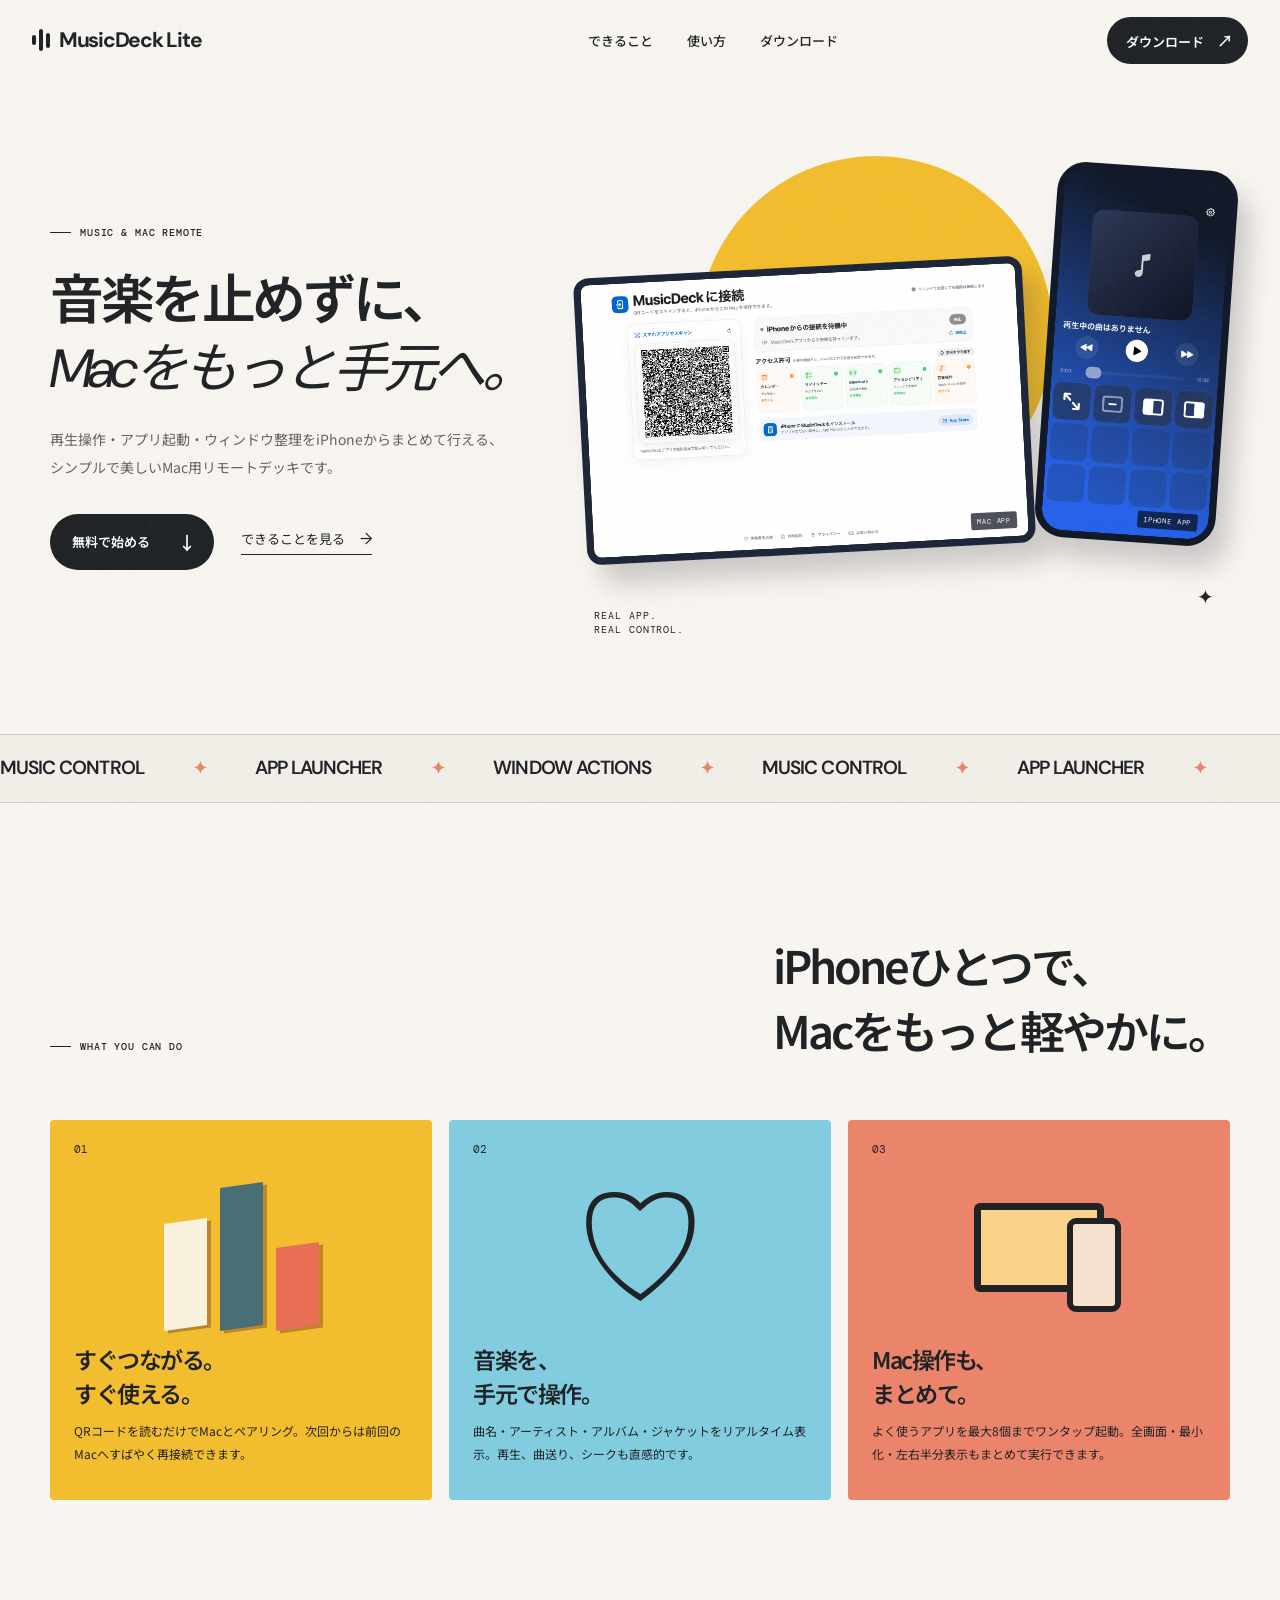
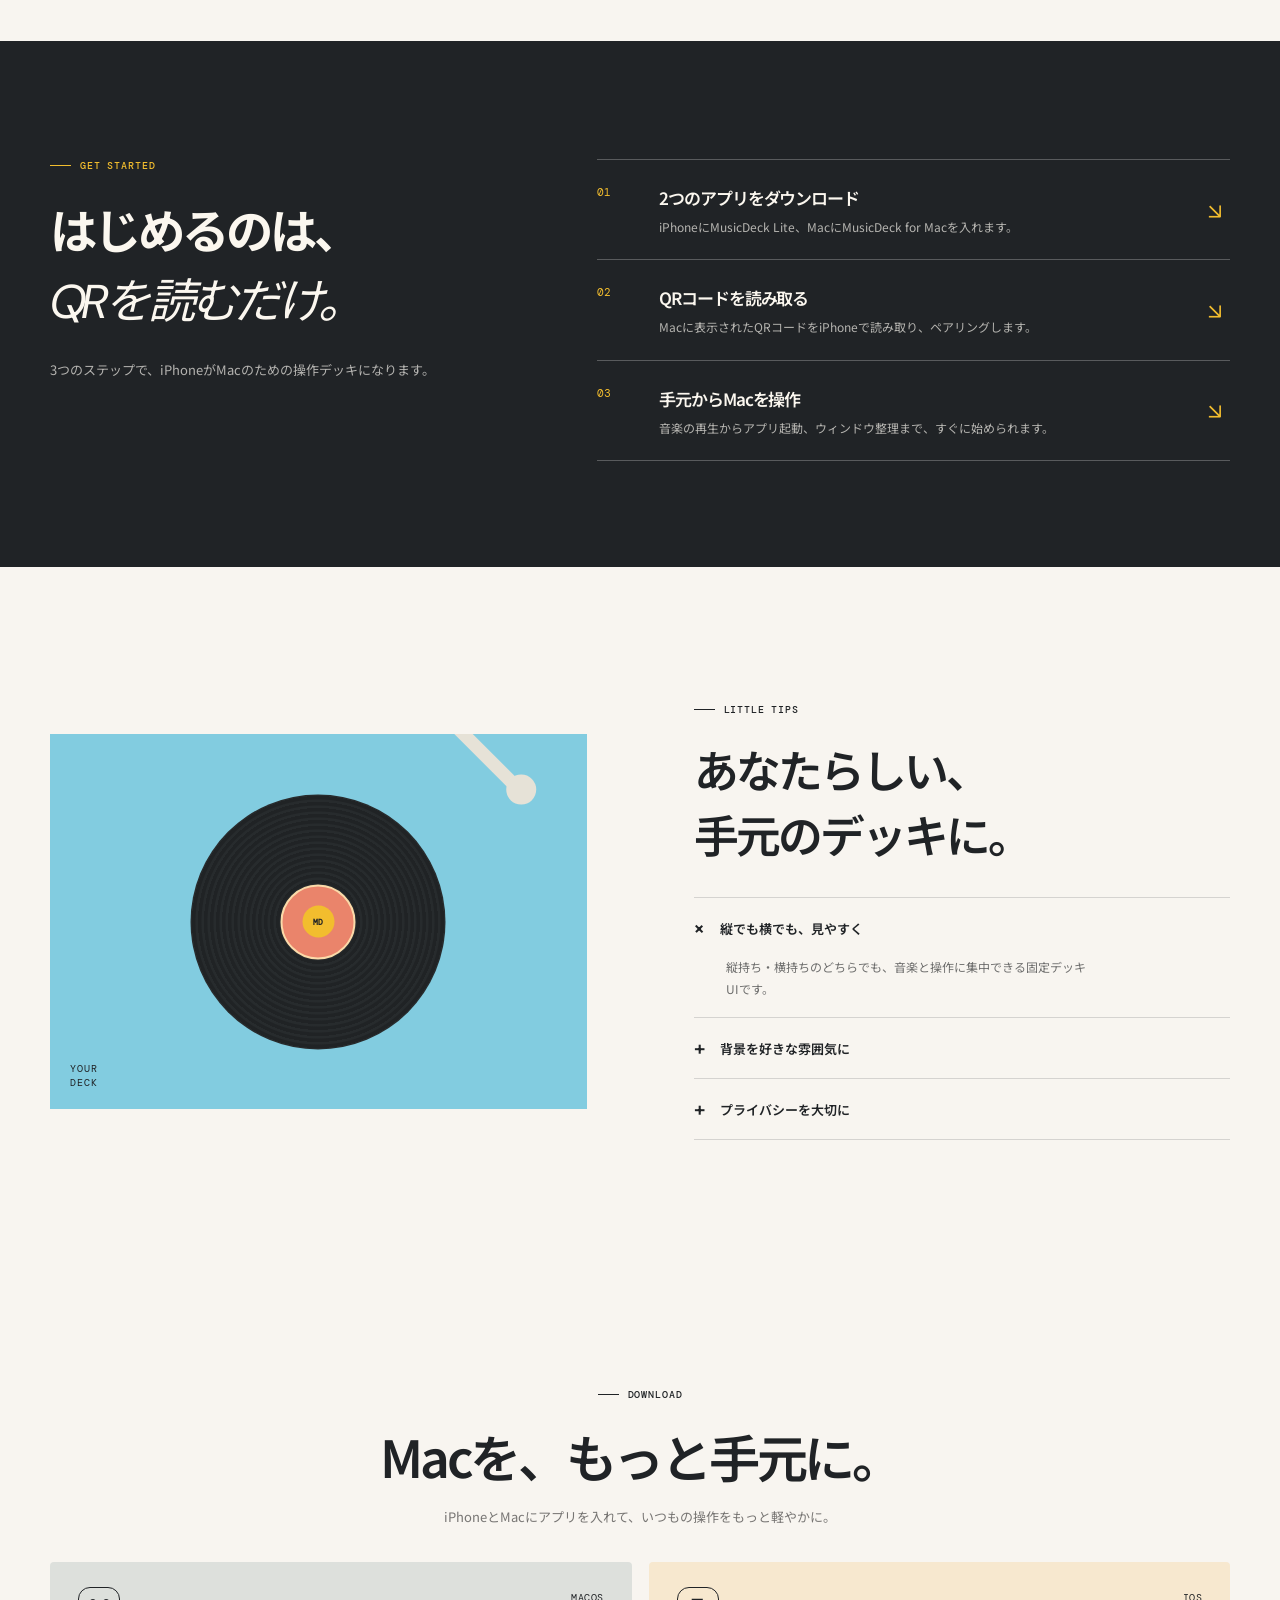
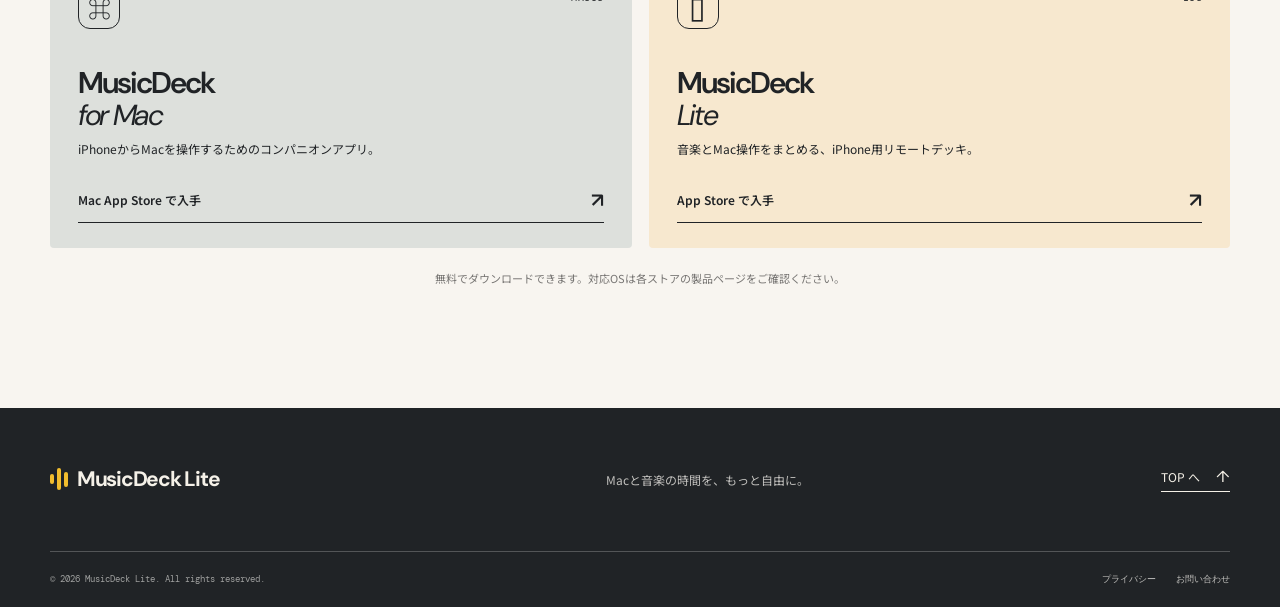
==== index.html @ 9b0c1f2a "first commit" ====
<!doctype html>
<html lang="ja">
  <head>
    <meta charset="UTF-8" />
    <meta name="viewport" content="width=device-width, initial-scale=1.0" />
    <meta
      name="description"
      content="MusicDeck Lite は、iPhoneからMacの音楽操作・アプリ起動・ウィンドウ整理をまとめて行えるリモートデッキです。"
    />
    <meta name="theme-color" content="#f7f4f0" />
    <title>MusicDeck Lite | 音楽を止めずに、Macをもっと手元へ。</title>
    <link rel="preconnect" href="https://fonts.googleapis.com" />
    <link rel="preconnect" href="https://fonts.gstatic.com" crossorigin />
    <link
      href="https://fonts.googleapis.com/css2?family=DM+Mono:wght@400;500&family=DM+Sans:opsz,wght@9..40,400;9..40,500;9..40,600;9..40,700&family=Noto+Sans+JP:wght@400;500;600;700&display=swap"
      rel="stylesheet"
    />
    <link rel="stylesheet" href="styles.css" />
  </head>
  <body>
    <div class="noise" aria-hidden="true"></div>
    <header class="site-header">
      <a class="brand" href="#top" aria-label="MusicDeck Lite ホーム">
        <span class="brand-mark" aria-hidden="true"><i></i><i></i><i></i></span>
        <span>MusicDeck Lite</span>
      </a>
      <nav class="desktop-nav" aria-label="メインナビゲーション">
        <a href="#about">できること</a>
        <a href="#how-to">使い方</a>
        <a href="#download">ダウンロード</a>
      </nav>
      <a class="header-download" href="#download">ダウンロード <span>↗</span></a>
      <button class="menu-button" aria-controls="mobile-nav" aria-expanded="false" aria-label="メニューを開く">
        <span></span><span></span>
      </button>
    </header>

    <nav class="mobile-nav" id="mobile-nav" aria-label="モバイルナビゲーション" hidden>
      <a href="#about">できること</a>
      <a href="#how-to">使い方</a>
      <a href="#download">ダウンロード</a>
    </nav>

    <main id="top">
      <section class="hero section-wrap">
        <div class="hero-copy reveal">
          <p class="eyebrow"><span></span> MUSIC &amp; MAC REMOTE</p>
          <h1>音楽を止めずに、<br /><em>Macをもっと手元へ。</em></h1>
          <p class="hero-lead">
            再生操作・アプリ起動・ウィンドウ整理をiPhoneからまとめて行える、<br />シンプルで美しいMac用リモートデッキです。
          </p>
          <div class="hero-actions">
            <a class="button button-dark" href="#download">無料で始める <span>↓</span></a>
            <a class="text-link" href="#about">できることを見る <span>→</span></a>
          </div>
        </div>

        <div class="device-stage actual-stage reveal" aria-label="MusicDeckLite の実際のアプリ画面">
          <div class="stage-sun"></div>
          <div class="floating-note note-one">♪</div>
          <div class="floating-note note-two">✦</div>
          <figure class="screenshot-frame landscape-frame">
            <img src="assets/musicdeck-for-mac.png" alt="MusicDeck for Mac の接続画面。QRコードを使って iPhone からMacを操作する設定画面" />
            <figcaption>MAC APP</figcaption>
          </figure>
          <figure class="screenshot-frame portrait-frame">
            <img src="assets/musicdecklite-portrait.png" alt="MusicDeckLite の縦画面。再生コントロールと操作ボタンが表示されている画面" />
            <figcaption>IPHONE APP</figcaption>
          </figure>
          <p class="stage-caption">REAL APP.<br />REAL CONTROL.</p>
        </div>
      </section>

      <section class="marquee" aria-label="MusicDeck の特徴">
        <div class="marquee-track"><span>MUSIC CONTROL <b>✦</b></span><span>APP LAUNCHER <b>✦</b></span><span>WINDOW ACTIONS <b>✦</b></span><span>MUSIC CONTROL <b>✦</b></span><span>APP LAUNCHER <b>✦</b></span></div>
      </section>

      <section id="about" class="features section-wrap">
        <div class="section-heading reveal">
          <p class="eyebrow"><span></span> WHAT YOU CAN DO</p>
          <h2>iPhoneひとつで、<br />Macをもっと軽やかに。</h2>
        </div>
        <div class="feature-grid">
          <article class="feature-card card-yellow reveal">
            <p class="card-number">01</p>
            <div class="feature-icon icon-library" aria-hidden="true"><i></i><i></i><i></i></div>
            <h3>すぐつながる。<br />すぐ使える。</h3>
            <p>QRコードを読むだけでMacとペアリング。次回からは前回のMacへすばやく再接続できます。</p>
          </article>
          <article class="feature-card card-blue reveal">
            <p class="card-number">02</p>
            <div class="feature-icon icon-heart" aria-hidden="true">♡</div>
            <h3>音楽を、<br />手元で操作。</h3>
            <p>曲名・アーティスト・アルバム・ジャケットをリアルタイム表示。再生、曲送り、シークも直感的です。</p>
          </article>
          <article class="feature-card card-coral reveal">
            <p class="card-number">03</p>
            <div class="feature-icon icon-devices" aria-hidden="true"><span></span><i></i></div>
            <h3>Mac操作も、<br />まとめて。</h3>
            <p>よく使うアプリを最大8個までワンタップ起動。全画面・最小化・左右半分表示もまとめて実行できます。</p>
          </article>
        </div>
      </section>

      <section id="how-to" class="how-to">
        <div class="section-wrap how-inner">
          <div class="how-copy reveal">
            <p class="eyebrow eyebrow-light"><span></span> GET STARTED</p>
            <h2>はじめるのは、<br /><em>QRを読むだけ。</em></h2>
            <p>3つのステップで、iPhoneがMacのための操作デッキになります。</p>
          </div>
          <ol class="steps">
            <li class="reveal"><span class="step-count">01</span><div><h3>2つのアプリをダウンロード</h3><p>iPhoneにMusicDeck Lite、MacにMusicDeck for Macを入れます。</p></div><span class="step-arrow">↘</span></li>
            <li class="reveal"><span class="step-count">02</span><div><h3>QRコードを読み取る</h3><p>Macに表示されたQRコードをiPhoneで読み取り、ペアリングします。</p></div><span class="step-arrow">↘</span></li>
            <li class="reveal"><span class="step-count">03</span><div><h3>手元からMacを操作</h3><p>音楽の再生からアプリ起動、ウィンドウ整理まで、すぐに始められます。</p></div><span class="step-arrow">↘</span></li>
          </ol>
        </div>
      </section>

      <section class="tips section-wrap">
        <div class="tips-visual reveal" aria-hidden="true">
          <div class="record"><i></i><b>MD</b></div>
          <div class="tonearm"><i></i></div>
          <div class="visual-label">YOUR<br />DECK</div>
        </div>
        <div class="tips-copy reveal">
          <p class="eyebrow"><span></span> LITTLE TIPS</p>
          <h2>あなたらしい、<br />手元のデッキに。</h2>
          <div class="tip-list">
            <details open><summary><span>+</span> 縦でも横でも、見やすく</summary><p>縦持ち・横持ちのどちらでも、音楽と操作に集中できる固定デッキUIです。</p></details>
            <details><summary><span>+</span> 背景を好きな雰囲気に</summary><p>標準・単色・ジャケットぼかし・ジャケット由来のカラーから背景を選べます。</p></details>
            <details><summary><span>+</span> プライバシーを大切に</summary><p>接続情報は端末のKeychainで管理。基本はMacとiPhone間のローカル直接通信で、広告・解析SDKはありません。</p></details>
          </div>
        </div>
      </section>

      <section id="download" class="download section-wrap">
        <div class="download-heading reveal">
          <p class="eyebrow"><span></span> DOWNLOAD</p>
          <h2>Macを、もっと手元に。</h2>
          <p>iPhoneとMacにアプリを入れて、いつもの操作をもっと軽やかに。</p>
        </div>
        <div class="download-cards">
          <article class="download-card mac-card reveal">
            <div class="download-card-top"><span class="platform-icon mac-icon" aria-hidden="true">⌘</span><span class="available">MACOS</span></div>
            <div><h3>MusicDeck<br /><em>for Mac</em></h3><p>iPhoneからMacを操作するためのコンパニオンアプリ。</p></div>
            <a class="store-button" href="https://apps.apple.com/jp/search?term=MusicDeck%20for%20Mac" data-store-link="mac" target="_blank" rel="noopener">Mac App Store で入手 <span>↗</span></a>
          </article>
          <article class="download-card iphone-card reveal">
            <div class="download-card-top"><span class="platform-icon iphone-icon" aria-hidden="true">▯</span><span class="available">IOS</span></div>
            <div><h3>MusicDeck<br /><em>Lite</em></h3><p>音楽とMac操作をまとめる、iPhone用リモートデッキ。</p></div>
            <a class="store-button" href="https://apps.apple.com/jp/search?term=MusicDeckLite" data-store-link="iphone" target="_blank" rel="noopener">App Store で入手 <span>↗</span></a>
          </article>
        </div>
        <p class="download-note reveal">無料でダウンロードできます。対応OSは各ストアの製品ページをご確認ください。</p>
      </section>
    </main>

    <footer class="site-footer">
      <div class="footer-top section-wrap">
        <a class="brand brand-light" href="#top"><span class="brand-mark" aria-hidden="true"><i></i><i></i><i></i></span><span>MusicDeck Lite</span></a>
        <p>Macと音楽の時間を、もっと自由に。</p>
        <a class="back-top" href="#top">TOP へ <span>↑</span></a>
      </div>
      <div class="footer-bottom section-wrap"><p>© <span id="year"></span> MusicDeck Lite. All rights reserved.</p><div><a href="#top">プライバシー</a><a href="#top">お問い合わせ</a></div></div>
    </footer>

    <script src="script.js"></script>
  </body>
</html>
---- styles.css ----
:root {
  --ink: #202326;
  --paper: #f8f5f0;
  --yellow: #f2bd2e;
  --blue: #82cce0;
  --coral: #ea846b;
  --cream: #f7e8cf;
  --line: rgba(32, 35, 38, 0.16);
  --sans: "DM Sans", "Noto Sans JP", sans-serif;
  --jp: "Noto Sans JP", "DM Sans", sans-serif;
  --mono: "DM Mono", monospace;
}

* { box-sizing: border-box; }
html { scroll-behavior: smooth; }
body { margin: 0; color: var(--ink); background: var(--paper); font-family: var(--sans); overflow-x: hidden; }
a { color: inherit; text-decoration: none; }
button { font: inherit; }
.noise { pointer-events: none; position: fixed; z-index: 10; inset: 0; opacity: .035; background-image: url("data:image/svg+xml,%3Csvg viewBox='0 0 180 180' xmlns='http://www.w3.org/2000/svg'%3E%3Cfilter id='n'%3E%3CfeTurbulence type='fractalNoise' baseFrequency='.8' numOctaves='4' stitchTiles='stitch'/%3E%3C/filter%3E%3Crect width='100%25' height='100%25' filter='url(%23n)' opacity='.7'/%3E%3C/svg%3E"); }
.section-wrap { width: min(1180px, calc(100% - 64px)); margin-inline: auto; }

.site-header { height: 80px; display: flex; width: min(1280px, calc(100% - 64px)); margin: auto; align-items: center; justify-content: space-between; }
.brand { display: inline-flex; align-items: center; gap: 9px; font-size: 21px; font-weight: 700; letter-spacing: -.06em; }
.brand-mark { height: 23px; display: inline-flex; gap: 3px; align-items: center; }
.brand-mark i { display: block; width: 4px; background: var(--ink); border-radius: 3px; }
.brand-mark i:nth-child(1) { height: 10px; }.brand-mark i:nth-child(2) { height: 22px; }.brand-mark i:nth-child(3) { height: 15px; }
.desktop-nav { display: flex; gap: 34px; margin-left: 118px; font-family: var(--jp); font-size: 13px; font-weight: 500; }
.desktop-nav a { transition: opacity .2s; }.desktop-nav a:hover { opacity: .5; }
.header-download { font-family: var(--jp); font-size: 13px; font-weight: 600; background: var(--ink); color: white; border-radius: 99px; padding: 11px 15px 12px 19px; }.header-download span { margin-left: 10px; font-size: 16px; }
.menu-button, .mobile-nav { display: none; }

.hero { min-height: 645px; display: grid; grid-template-columns: .88fr 1.12fr; align-items: center; padding: 68px 0 86px; gap: 20px; }
.eyebrow { margin: 0 0 23px; display: flex; gap: 9px; align-items: center; font-family: var(--mono); letter-spacing: .085em; font-size: 10px; font-weight: 500; }.eyebrow span { width: 21px; height: 1px; background: currentColor; }
h1, h2, h3, p { margin-top: 0; } h1, h2, h3 { letter-spacing: -.065em; }
h1 { margin-bottom: 22px; font-family: var(--jp); font-size: clamp(48px, 4.2vw, 62px); font-weight: 600; line-height: 1.25; } h1 em, h2 em, .download-card h3 em { font-family: var(--sans); font-weight: 400; font-style: italic; letter-spacing: -.08em; }
.hero-lead { margin-bottom: 33px; color: #646363; font-family: var(--jp); font-size: 14px; line-height: 2; }.hero-actions { display: flex; align-items: center; gap: 27px; }.button { display: inline-flex; align-items: center; gap: 28px; padding: 15px 18px 15px 22px; border-radius: 99px; font-family: var(--jp); font-size: 13px; font-weight: 600; }.button-dark { background: var(--ink); color: white; }.button span { font-size: 18px; }.text-link { border-bottom: 1px solid var(--ink); font-family: var(--jp); font-size: 13px; padding-bottom: 5px; }.text-link span { margin-left: 12px; font-family: var(--sans); font-size: 16px; }

.device-stage { position: relative; height: 492px; min-width: 540px; }.stage-sun { position: absolute; z-index: -1; width: 352px; height: 352px; left: 84px; top: 6px; border-radius: 50%; background: var(--yellow); }.stage-caption { position: absolute; left: 13px; bottom: 17px; margin: 0; font-family: var(--mono); font-size: 10px; line-height: 1.35; letter-spacing: .09em; }.floating-note { position: absolute; font-size: 27px; }.note-one { top: 42px; right: 49px; }.note-two { bottom: 38px; right: 16px; font-size: 20px; }
.laptop { position: absolute; left: 4px; top: 91px; width: 503px; filter: drop-shadow(12px 19px 13px rgba(38, 34, 27, .17)); }.laptop-screen { height: 299px; overflow: hidden; border: 8px solid #272a2e; border-bottom: 7px solid #272a2e; border-radius: 13px 13px 3px 3px; background: #fbf8f1; }.laptop-base { height: 13px; margin: 0 -25px; border-radius: 2px 2px 15px 15px; background: #404044; }.laptop-base::after { content: ""; display: block; width: 89px; height: 4px; margin: auto; background: #25262a; border-radius: 0 0 5px 5px; }
.app-topbar { height: 23px; display: flex; gap: 4px; padding: 6px 8px; align-items: center; background: #e7e5df; font-size: 7px; }.app-topbar b { margin-left: 45%; font-size: 7px; letter-spacing: -.04em; }.app-topbar small { margin-left: auto; font-size: 14px; line-height: 5px; }.dot { width: 6px; height: 6px; border-radius: 50%; }.red { background: #eb6e62; }.yellow { background: #e8bd42; }.green { background: #70c378; }
.app-layout { height: calc(100% - 23px); display: grid; grid-template-columns: 36px 1fr 140px; }.app-sidebar { display: flex; flex-direction: column; align-items: center; gap: 15px; padding: 11px 0; color: #a3a3a1; border-right: 1px solid #e2e0dc; font-size: 12px; }.side-brand { padding-bottom: 8px; color: var(--ink); font-size: 7px; font-weight: 700; }.side-active { color: var(--ink); }.app-main { padding: 15px 24px; text-align: center; }.tiny-label { margin-bottom: 7px; color: #93918d; font-family: var(--mono); font-size: 6px; letter-spacing: .14em; }.album-cover { display: grid; place-items: center; overflow: hidden; position: relative; background: linear-gradient(135deg, #d85d55 0%, #eec75d 45%, #609d94 46%, #184449 100%); }.album-cover::before, .album-cover::after { content: ""; position: absolute; border-radius: 50%; border: 1px solid rgba(255, 255, 255, .65); }.album-cover::before { width: 128%; height: 128%; }.album-cover::after { width: 52%; height: 52%; border-width: 8px; }.album-cover span { z-index: 1; color: white; font-family: Georgia, serif; font-size: 54px; font-style: italic; }.album-large { width: 124px; height: 124px; margin: auto; }.app-main h3 { margin: 8px 0 1px; font-size: 12px; }.artist { color: #8e8d89; font-size: 8px; }.progress, .phone-progress { height: 2px; position: relative; background: #d9d7d2; }.progress i, .phone-progress i { display: block; height: 100%; width: 43%; background: var(--ink); }.player-controls { display: flex; justify-content: space-between; align-items: center; margin-top: 11px; font-size: 10px; }.player-controls strong { display: grid; place-items: center; width: 21px; height: 21px; background: var(--ink); border-radius: 50%; color: white; font-size: 8px; }.player-controls b { font-size: 9px; }.player-controls span { color: #8b8a86; font-size: 9px; }
.queue-panel { padding: 17px 11px; background: #f0eee8; }.queue-song { display: flex; align-items: center; gap: 6px; margin-bottom: 12px; }.queue-song p { flex: 1; margin: 0; font-size: 7px; font-weight: 600; letter-spacing: -.04em; }.queue-song p small { display: block; color: #a7a5a1; font-size: 6px; font-weight: 400; }.queue-song b { color: #92918e; font-size: 7px; letter-spacing: -1px; }.mini-cover { display: inline-block; width: 25px; height: 25px; }.c1 { background: #d98c68; }.c2 { background: #7fb5c2; }.c3 { background: #6b8170; }.playing p { color: #cf725b; }
.phone { position: absolute; z-index: 2; right: 36px; top: 32px; width: 183px; height: 379px; padding: 7px; border-radius: 28px; background: #282a2c; box-shadow: 13px 17px 19px rgba(44, 37, 24, .2); transform: rotate(4deg); }.phone-screen { position: relative; height: 100%; padding: 16px 14px 13px; overflow: hidden; border-radius: 22px; background: #f9f6ef; }.phone-island { position: absolute; width: 62px; height: 15px; left: 50%; top: 6px; transform: translateX(-50%); border-radius: 15px; background: #282a2c; }.phone-head { display: flex; justify-content: space-between; margin: 3px 2px 22px; font-size: 7px; }.phone-head b { font-size: 14px; line-height: 5px; }.album-phone { width: 142px; height: 142px; }.album-phone span { font-size: 62px; }.phone-track { position: relative; margin-top: 19px; }.phone-track h3 { margin-bottom: 3px; font-size: 14px; }.phone-track p { margin: 0; color: #8e8c88; font-size: 8px; }.phone-track span { position: absolute; right: 0; top: 6px; font-size: 16px; }.phone-progress { margin-top: 20px; }.phone-times { display: flex; justify-content: space-between; color: #93918d; margin-top: 5px; font-size: 6px; }.phone-controls { display: flex; align-items: center; justify-content: space-between; margin-top: 17px; }.phone-controls strong { display: grid; place-items: center; width: 34px; height: 34px; border-radius: 50%; color: white; background: var(--ink); font-size: 11px; }.phone-controls b { font-size: 13px; }.phone-controls span { color: #95938f; font-size: 10px; }.phone-tabs { position: absolute; left: 14px; right: 14px; bottom: 12px; display: flex; justify-content: space-between; padding-top: 9px; border-top: 1px solid #e2dfd9; color: #9e9d99; font-size: 13px; }.phone-tabs .tab-on { color: var(--ink); }

/* The hero uses the supplied MusicDeckLite product screenshots, without recreating
   or altering the app interface in CSS. */
.actual-stage { height: 500px; }.actual-stage .stage-sun { left: 118px; top: 8px; width: 355px; height: 355px; }.screenshot-frame { position: absolute; z-index: 1; margin: 0; overflow: hidden; background: #111a2d; box-shadow: 14px 20px 25px rgba(28, 31, 38, .2); }.screenshot-frame img { display: block; width: 100%; height: auto; }.screenshot-frame figcaption { position: absolute; right: 11px; bottom: 8px; margin: 0; padding: 4px 6px; border-radius: 2px; color: white; background: rgba(9, 15, 27, .72); font-family: var(--mono); font-size: 7px; letter-spacing: .12em; }.landscape-frame { top: 119px; left: 0; width: 449px; border: 7px solid #1d2638; border-radius: 15px; transform: rotate(-3deg); }.landscape-frame img { border-radius: 8px; }.portrait-frame { top: 18px; right: 3px; width: 181px; border: 7px solid #111827; border-radius: 29px; transform: rotate(4deg); }.portrait-frame img { border-radius: 21px; }.actual-stage .stage-caption { z-index: 2; left: 14px; bottom: 12px; color: var(--ink); }

.marquee { overflow: hidden; padding: 20px 0 22px; border-block: 1px solid var(--line); background: #f2eee8; }.marquee-track { display: flex; width: max-content; animation: marquee 27s linear infinite; }.marquee span { display: inline-flex; align-items: center; white-space: nowrap; margin-right: 49px; font-size: 19px; font-weight: 600; letter-spacing: -.05em; }.marquee b { margin-left: 49px; color: var(--coral); font-size: 17px; } @keyframes marquee { to { transform: translateX(-40%); } }

.features { padding-top: 130px; padding-bottom: 141px; }.section-heading { display: flex; align-items: flex-end; justify-content: space-between; margin-bottom: 57px; }.section-heading h2, .tips h2, .download h2 { margin: 0; font-family: var(--jp); font-size: clamp(31px, 3.5vw, 48px); font-weight: 600; line-height: 1.45; }.section-heading .eyebrow { margin-bottom: 10px; }.feature-grid { display: grid; grid-template-columns: repeat(3, 1fr); gap: 17px; }.feature-card { min-height: 380px; position: relative; padding: 22px 24px 24px; display: flex; flex-direction: column; overflow: hidden; border-radius: 4px; }.card-yellow { background: var(--yellow); }.card-blue { background: var(--blue); }.card-coral { background: var(--coral); }.card-number { font-family: var(--mono); font-size: 11px; }.feature-icon { display: grid; place-items: center; height: 161px; margin: 0 auto 14px; }.feature-card h3 { margin-bottom: 10px; font-family: var(--jp); font-size: 23px; font-weight: 600; line-height: 1.48; }.feature-card > p:last-child { margin: 0; font-family: var(--jp); font-size: 12px; line-height: 1.9; }.icon-library { width: 158px; position: relative; align-items: end; gap: 10px; grid-template-columns: repeat(3, 1fr); }.icon-library i { width: 43px; display: block; background: #f8f1dd; box-shadow: 4px 3px 0 #bd8728; transform: skewY(-8deg); }.icon-library i:nth-child(1) { height: 107px; }.icon-library i:nth-child(2) { height: 143px; background: #4a6e76; }.icon-library i:nth-child(3) { height: 83px; background: #e86f56; }.icon-heart { font-size: 137px; font-family: Arial, sans-serif; line-height: 1; }.icon-devices { width: 184px; position: relative; }.icon-devices span { display: block; width: 130px; height: 89px; border: 7px solid var(--ink); border-radius: 6px; background: #f9d28c; }.icon-devices i { position: absolute; bottom: 16px; right: 10px; width: 54px; height: 94px; border: 6px solid var(--ink); border-radius: 9px; background: #f6e1cf; }

.how-to { color: #fbf7ef; background: var(--ink); }.how-inner { display: grid; grid-template-columns: .86fr 1.14fr; gap: 70px; padding-top: 118px; padding-bottom: 106px; }.eyebrow-light { color: var(--yellow); }.how-copy h2 { margin-bottom: 22px; font-family: var(--jp); font-size: clamp(32px, 3.7vw, 52px); line-height: 1.45; }.how-copy p:last-child { color: #b4b3b0; font-family: var(--jp); font-size: 13px; line-height: 1.9; }.steps { list-style: none; margin: 0; padding: 0; border-top: 1px solid #595b5d; }.steps li { display: grid; grid-template-columns: 55px 1fr 22px; gap: 7px; padding: 25px 0 22px; border-bottom: 1px solid #595b5d; }.step-count { color: var(--yellow); font-family: var(--mono); font-size: 11px; }.steps h3 { margin-bottom: 7px; font-family: var(--jp); font-size: 17px; font-weight: 600; }.steps p { margin-bottom: 0; color: #b5b4b0; font-family: var(--jp); font-size: 12px; line-height: 1.7; }.step-arrow { align-self: center; color: var(--yellow); font-size: 22px; }

.tips { display: grid; grid-template-columns: 1fr 1fr; gap: 107px; align-items: center; padding-top: 136px; padding-bottom: 136px; }.tips-visual { height: 375px; position: relative; overflow: hidden; background: var(--blue); }.record { position: absolute; left: 50%; top: 50%; width: 255px; height: 255px; transform: translate(-50%, -50%); display: grid; place-items: center; border-radius: 50%; background: repeating-radial-gradient(circle, #272b2d 0 2px, #202325 3px 6px); }.record::before { content: ""; width: 71px; height: 71px; border-radius: 50%; background: var(--coral); border: 2px solid #fbdaa9; }.record i { position: absolute; width: 32px; height: 32px; border-radius: 50%; background: var(--yellow); }.record b { position: absolute; font-family: var(--mono); font-size: 8px; }.tonearm { position: absolute; top: 53px; right: 64px; width: 120px; height: 13px; transform: rotate(45deg); transform-origin: right center; border-radius: 8px; background: #e6e2d7; }.tonearm::before { content: ""; position: absolute; right: -11px; top: -10px; width: 30px; height: 30px; border-radius: 50%; background: #e6e2d7; }.tonearm i { position: absolute; left: -3px; bottom: -8px; width: 16px; height: 25px; background: #2e3032; }.visual-label { position: absolute; bottom: 19px; left: 20px; font-family: var(--mono); font-size: 10px; line-height: 1.4; letter-spacing: .1em; }.tips-copy .eyebrow { margin-bottom: 21px; }.tips-copy h2 { margin-bottom: 30px; }.tip-list { border-top: 1px solid var(--line); }.tip-list details { border-bottom: 1px solid var(--line); }.tip-list summary { cursor: pointer; list-style: none; padding: 17px 0; font-family: var(--jp); font-size: 13px; font-weight: 600; }.tip-list summary::-webkit-details-marker { display: none; }.tip-list summary span { display: inline-block; margin-right: 12px; font-family: var(--sans); font-size: 20px; vertical-align: -1px; }.tip-list details[open] summary span { transform: rotate(45deg); }.tip-list details p { max-width: 360px; margin: -2px 0 17px 32px; color: #6e6e6d; font-family: var(--jp); font-size: 12px; line-height: 1.85; }

.download { padding-top: 112px; padding-bottom: 122px; }.download-heading { text-align: center; }.download-heading .eyebrow { justify-content: center; margin-bottom: 18px; }.download-heading h2 { font-size: clamp(35px, 4vw, 54px); }.download-heading > p:last-child { margin-top: 13px; margin-bottom: 36px; color: #777573; font-family: var(--jp); font-size: 13px; }.download-cards { display: grid; grid-template-columns: repeat(2, 1fr); gap: 17px; }.download-card { display: flex; min-height: 286px; flex-direction: column; justify-content: space-between; padding: 25px 28px; border-radius: 4px; transition: opacity .25s, transform .25s; }.mac-card { background: #dde0dc; }.iphone-card { background: var(--cream); }.download-card-top { display: flex; justify-content: space-between; align-items: flex-start; }.platform-icon { display: grid; place-items: center; width: 42px; height: 42px; border: 1.5px solid currentColor; border-radius: 12px; font-size: 23px; }.iphone-icon { font-size: 30px; line-height: 1; }.available { padding-top: 4px; font-family: var(--mono); font-size: 10px; letter-spacing: .05em; }.download-card h3 { margin: 9px 0; font-size: 30px; font-weight: 600; line-height: 1.08; }.download-card h3 em { font-size: 29px; }.download-card p { margin: 0; font-family: var(--jp); font-size: 12px; }.store-button { display: flex; justify-content: space-between; align-items: center; padding-bottom: 9px; border-bottom: 1px solid var(--ink); font-family: var(--jp); font-size: 12px; font-weight: 600; }.store-button span { font-family: var(--sans); font-size: 20px; }.download-note { margin: 22px 0 0; text-align: center; color: #777573; font-family: var(--jp); font-size: 11px; }

.site-footer { color: #f5f1e8; background: var(--ink); }.footer-top { display: grid; grid-template-columns: 1fr 1fr auto; gap: 20px; align-items: center; min-height: 143px; }.brand-light .brand-mark i { background: var(--yellow); }.footer-top > p { margin: 0; color: #c1c0bd; font-family: var(--jp); font-size: 12px; }.back-top { padding-bottom: 4px; border-bottom: 1px solid #f5f1e8; font-family: var(--jp); font-size: 12px; }.back-top span { margin-left: 13px; font-family: var(--sans); font-size: 16px; }.footer-bottom { display: flex; justify-content: space-between; padding-top: 21px; padding-bottom: 21px; border-top: 1px solid #535557; color: #9fa09f; font-family: var(--mono); font-size: 9px; }.footer-bottom p { margin: 0; }.footer-bottom div { display: flex; gap: 20px; }.footer-bottom a { color: #c1c0bd; }

.reveal { opacity: 0; transform: translateY(18px); transition: opacity .65s ease, transform .65s ease; }.reveal.in-view { opacity: 1; transform: translateY(0); }.feature-card:nth-child(2), .steps li:nth-child(2), .download-card:nth-child(2) { transition-delay: .1s; }.feature-card:nth-child(3), .steps li:nth-child(3) { transition-delay: .18s; }

@media (max-width: 860px) { .desktop-nav, .header-download { display: none; }.menu-button { display: flex; width: 35px; height: 30px; flex-direction: column; justify-content: center; gap: 6px; padding: 0; border: 0; background: transparent; }.menu-button span { width: 27px; height: 1.5px; background: var(--ink); transition: .2s; }.menu-button[aria-expanded="true"] span:first-child { transform: translateY(3.5px) rotate(45deg); }.menu-button[aria-expanded="true"] span:last-child { transform: translateY(-4px) rotate(-45deg); }.mobile-nav { position: absolute; z-index: 8; top: 70px; left: 16px; right: 16px; flex-direction: column; padding: 13px 19px; border: 1px solid var(--line); border-radius: 5px; background: var(--paper); box-shadow: 0 12px 20px rgba(0,0,0,.08); }.mobile-nav:not([hidden]) { display: flex; }.mobile-nav a { padding: 11px 0; border-bottom: 1px solid var(--line); font-family: var(--jp); font-size: 13px; }.mobile-nav a:last-child { border: 0; }.hero { min-height: auto; grid-template-columns: 1fr; padding-top: 55px; gap: 26px; }.device-stage { margin: auto; transform: scale(.88); transform-origin: top center; height: 440px; margin-bottom: -25px; }.device-stage.reveal.in-view { transform: scale(.88); }.feature-grid { gap: 12px; }.feature-card { padding: 19px; }.feature-card h3 { font-size: 19px; }.feature-card > p:last-child { font-size: 11px; }.how-inner { grid-template-columns: 1fr; gap: 42px; }.tips { grid-template-columns: .94fr 1.06fr; gap: 37px; }.tips-visual { height: 320px; }.record { transform: translate(-50%, -50%) scale(.82); }.tonearm { right: 24px; }.download-card { padding: 23px; }.site-header { height: 70px; }.footer-top { grid-template-columns: 1fr auto; }.footer-top > p { display: none; } }
@media (max-width: 610px) { .section-wrap, .site-header { width: min(100% - 40px, 520px); }.hero { padding-top: 42px; padding-bottom: 29px; }.hero h1 { font-size: 40px; }.hero h1 em { display: inline-block; font-size: min(34px, 8.5vw); white-space: nowrap; }.hero-lead { font-size: 13px; }.device-stage { left: 50%; margin-left: -270px; transform: scale(.72); transform-origin: top left; height: 359px; margin-bottom: -13px; }.device-stage.reveal.in-view { transform: scale(.72); }.actual-stage { margin-left: -195px; }.actual-stage .landscape-frame { left: 9px; }.actual-stage .stage-caption { display: none; }.stage-caption { left: 28px; }.marquee { padding: 16px 0; }.marquee span { font-size: 16px; }.features { padding-top: 76px; padding-bottom: 79px; }.section-heading { display: block; margin-bottom: 35px; }.section-heading .eyebrow { margin-bottom: 17px; }.section-heading h2, .tips h2 { font-size: 30px; }.feature-grid { grid-template-columns: 1fr; }.feature-card { min-height: 285px; }.feature-icon { position: absolute; right: 19px; top: 38px; transform: scale(.7); transform-origin: top right; }.feature-card h3 { margin-top: 105px; font-size: 22px; }.feature-card > p:last-child { font-size: 12px; max-width: 90%; }.how-inner { padding-top: 74px; padding-bottom: 71px; }.how-copy h2 { font-size: 33px; }.steps li { grid-template-columns: 40px 1fr 17px; }.steps h3 { font-size: 15px; }.steps p { font-size: 11px; }.tips { display: flex; flex-direction: column-reverse; gap: 45px; padding-top: 77px; padding-bottom: 78px; }.tips-copy { width: 100%; }.tips-visual { width: 100%; height: 330px; }.download { padding-top: 77px; padding-bottom: 79px; }.download-heading h2 { font-size: 36px; }.download-cards { grid-template-columns: 1fr; }.download-card { min-height: 252px; }.footer-top { min-height: 111px; }.footer-bottom { align-items: flex-start; flex-direction: column; gap: 12px; }.footer-bottom div { gap: 15px; }.reveal { transform: translateY(10px); } }
@media (prefers-reduced-motion: reduce) { html { scroll-behavior: auto; }.marquee-track { animation: none; }.reveal { opacity: 1; transform: none; transition: none; } }
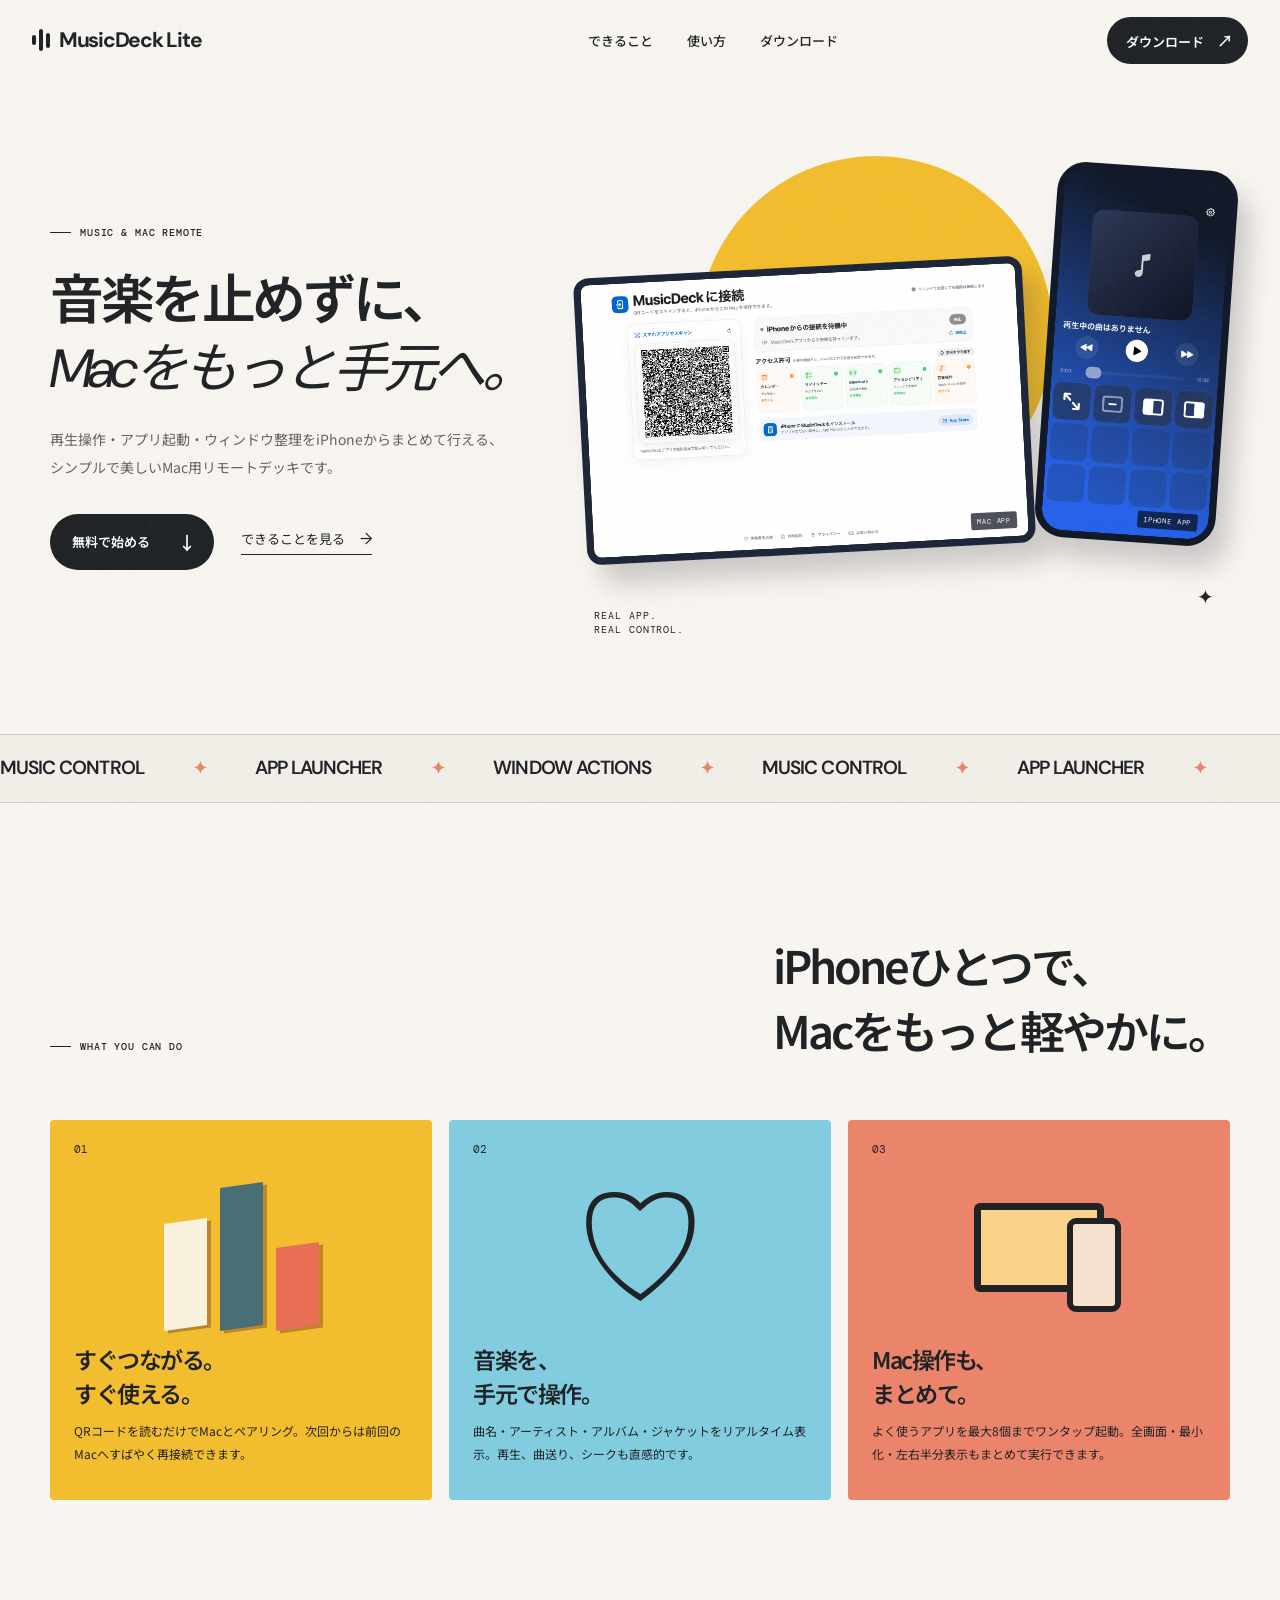
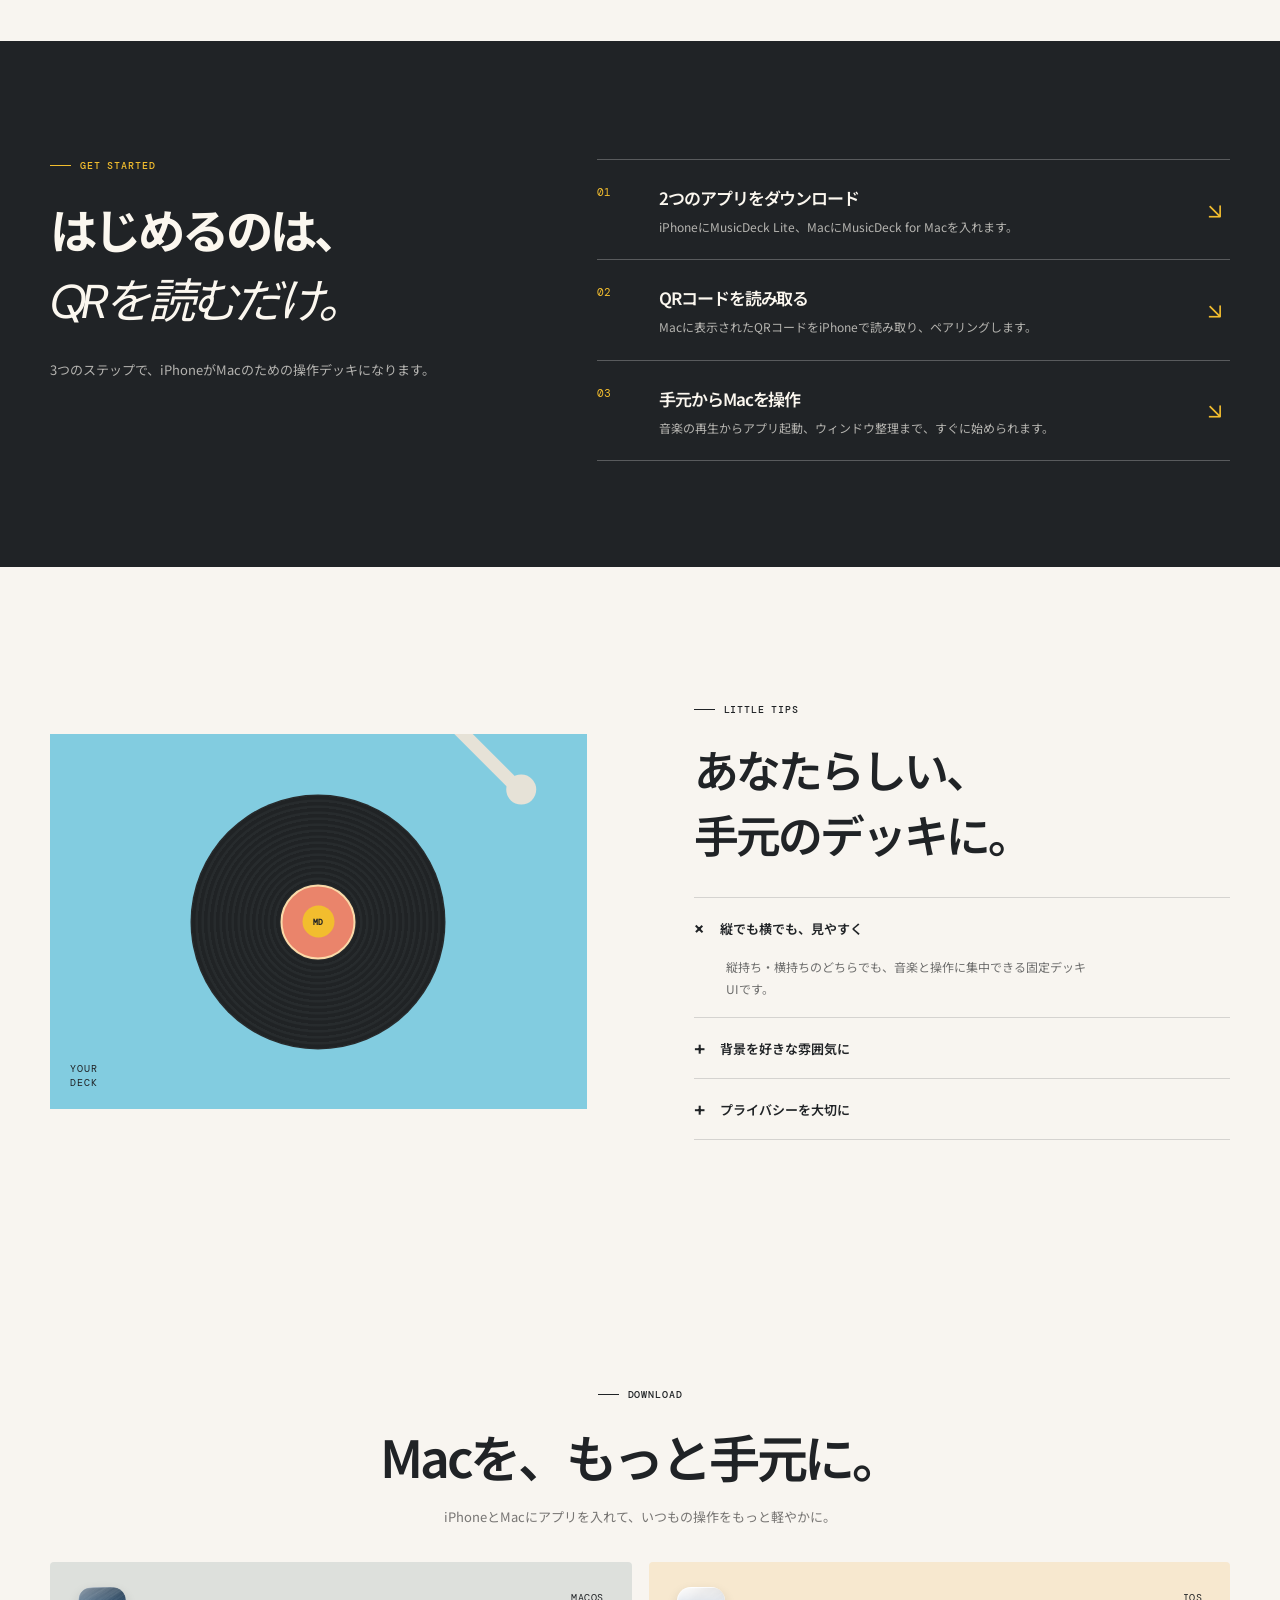
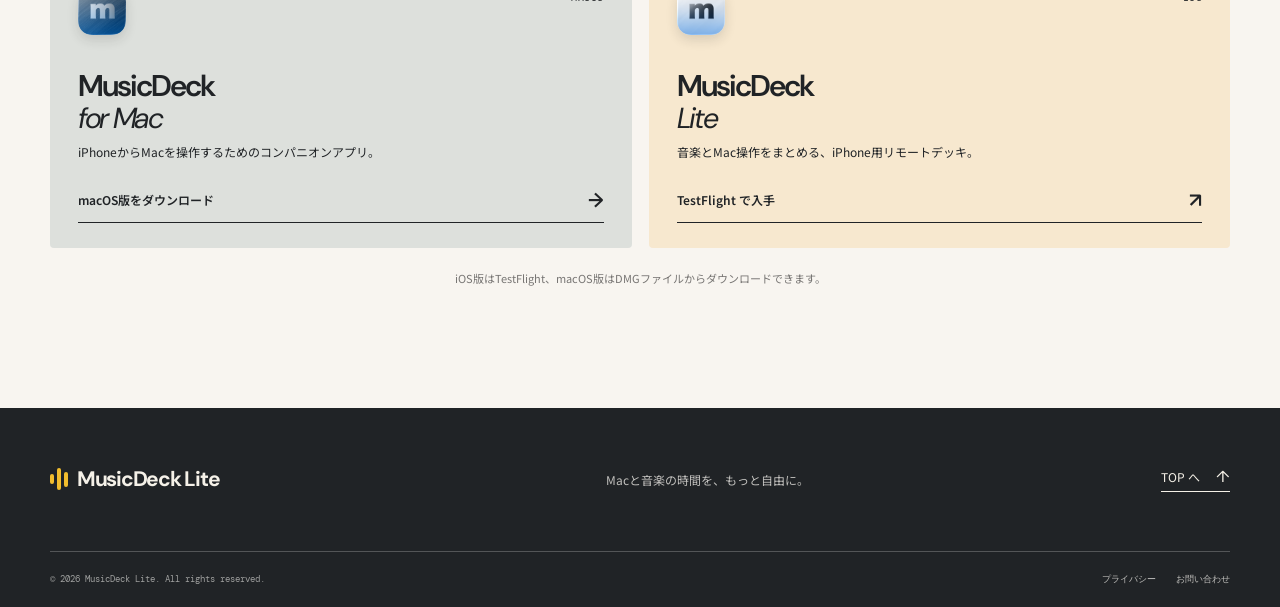
==== commit faf38fe3: "Add macOS download page and DMG file instructions - Created a new README.md in the downloads directo" ====
--- a/index.html
+++ b/index.html
@@ -142,17 +142,17 @@
         </div>
         <div class="download-cards">
           <article class="download-card mac-card reveal">
-            <div class="download-card-top"><span class="platform-icon mac-icon" aria-hidden="true">⌘</span><span class="available">MACOS</span></div>
+            <div class="download-card-top"><img class="app-icon" src="assets/musicdeck-for-mac-icon.png" alt="MusicDeck for Macのアプリアイコン" /><span class="available">MACOS</span></div>
             <div><h3>MusicDeck<br /><em>for Mac</em></h3><p>iPhoneからMacを操作するためのコンパニオンアプリ。</p></div>
-            <a class="store-button" href="https://apps.apple.com/jp/search?term=MusicDeck%20for%20Mac" data-store-link="mac" target="_blank" rel="noopener">Mac App Store で入手 <span>↗</span></a>
+            <a class="store-button" href="mac-download.html">macOS版をダウンロード <span>→</span></a>
           </article>
           <article class="download-card iphone-card reveal">
-            <div class="download-card-top"><span class="platform-icon iphone-icon" aria-hidden="true">▯</span><span class="available">IOS</span></div>
+            <div class="download-card-top"><img class="app-icon" src="assets/musicdeck-lite-icon.png" alt="MusicDeck Liteのアプリアイコン" /><span class="available">IOS</span></div>
             <div><h3>MusicDeck<br /><em>Lite</em></h3><p>音楽とMac操作をまとめる、iPhone用リモートデッキ。</p></div>
-            <a class="store-button" href="https://apps.apple.com/jp/search?term=MusicDeckLite" data-store-link="iphone" target="_blank" rel="noopener">App Store で入手 <span>↗</span></a>
+            <a class="store-button" href="https://testflight.apple.com/join/6QzJqzmq" target="_blank" rel="noopener">TestFlight で入手 <span>↗</span></a>
           </article>
         </div>
-        <p class="download-note reveal">無料でダウンロードできます。対応OSは各ストアの製品ページをご確認ください。</p>
+        <p class="download-note reveal">iOS版はTestFlight、macOS版はDMGファイルからダウンロードできます。</p>
       </section>
     </main>
 
--- a/styles.css
+++ b/styles.css
@@ -54,7 +54,7 @@
 
 .tips { display: grid; grid-template-columns: 1fr 1fr; gap: 107px; align-items: center; padding-top: 136px; padding-bottom: 136px; }.tips-visual { height: 375px; position: relative; overflow: hidden; background: var(--blue); }.record { position: absolute; left: 50%; top: 50%; width: 255px; height: 255px; transform: translate(-50%, -50%); display: grid; place-items: center; border-radius: 50%; background: repeating-radial-gradient(circle, #272b2d 0 2px, #202325 3px 6px); }.record::before { content: ""; width: 71px; height: 71px; border-radius: 50%; background: var(--coral); border: 2px solid #fbdaa9; }.record i { position: absolute; width: 32px; height: 32px; border-radius: 50%; background: var(--yellow); }.record b { position: absolute; font-family: var(--mono); font-size: 8px; }.tonearm { position: absolute; top: 53px; right: 64px; width: 120px; height: 13px; transform: rotate(45deg); transform-origin: right center; border-radius: 8px; background: #e6e2d7; }.tonearm::before { content: ""; position: absolute; right: -11px; top: -10px; width: 30px; height: 30px; border-radius: 50%; background: #e6e2d7; }.tonearm i { position: absolute; left: -3px; bottom: -8px; width: 16px; height: 25px; background: #2e3032; }.visual-label { position: absolute; bottom: 19px; left: 20px; font-family: var(--mono); font-size: 10px; line-height: 1.4; letter-spacing: .1em; }.tips-copy .eyebrow { margin-bottom: 21px; }.tips-copy h2 { margin-bottom: 30px; }.tip-list { border-top: 1px solid var(--line); }.tip-list details { border-bottom: 1px solid var(--line); }.tip-list summary { cursor: pointer; list-style: none; padding: 17px 0; font-family: var(--jp); font-size: 13px; font-weight: 600; }.tip-list summary::-webkit-details-marker { display: none; }.tip-list summary span { display: inline-block; margin-right: 12px; font-family: var(--sans); font-size: 20px; vertical-align: -1px; }.tip-list details[open] summary span { transform: rotate(45deg); }.tip-list details p { max-width: 360px; margin: -2px 0 17px 32px; color: #6e6e6d; font-family: var(--jp); font-size: 12px; line-height: 1.85; }
 
-.download { padding-top: 112px; padding-bottom: 122px; }.download-heading { text-align: center; }.download-heading .eyebrow { justify-content: center; margin-bottom: 18px; }.download-heading h2 { font-size: clamp(35px, 4vw, 54px); }.download-heading > p:last-child { margin-top: 13px; margin-bottom: 36px; color: #777573; font-family: var(--jp); font-size: 13px; }.download-cards { display: grid; grid-template-columns: repeat(2, 1fr); gap: 17px; }.download-card { display: flex; min-height: 286px; flex-direction: column; justify-content: space-between; padding: 25px 28px; border-radius: 4px; transition: opacity .25s, transform .25s; }.mac-card { background: #dde0dc; }.iphone-card { background: var(--cream); }.download-card-top { display: flex; justify-content: space-between; align-items: flex-start; }.platform-icon { display: grid; place-items: center; width: 42px; height: 42px; border: 1.5px solid currentColor; border-radius: 12px; font-size: 23px; }.iphone-icon { font-size: 30px; line-height: 1; }.available { padding-top: 4px; font-family: var(--mono); font-size: 10px; letter-spacing: .05em; }.download-card h3 { margin: 9px 0; font-size: 30px; font-weight: 600; line-height: 1.08; }.download-card h3 em { font-size: 29px; }.download-card p { margin: 0; font-family: var(--jp); font-size: 12px; }.store-button { display: flex; justify-content: space-between; align-items: center; padding-bottom: 9px; border-bottom: 1px solid var(--ink); font-family: var(--jp); font-size: 12px; font-weight: 600; }.store-button span { font-family: var(--sans); font-size: 20px; }.download-note { margin: 22px 0 0; text-align: center; color: #777573; font-family: var(--jp); font-size: 11px; }
+.download { padding-top: 112px; padding-bottom: 122px; }.download-heading { text-align: center; }.download-heading .eyebrow { justify-content: center; margin-bottom: 18px; }.download-heading h2 { font-size: clamp(35px, 4vw, 54px); }.download-heading > p:last-child { margin-top: 13px; margin-bottom: 36px; color: #777573; font-family: var(--jp); font-size: 13px; }.download-cards { display: grid; grid-template-columns: repeat(2, 1fr); gap: 17px; }.download-card { display: flex; min-height: 286px; flex-direction: column; justify-content: space-between; padding: 25px 28px; border-radius: 4px; transition: opacity .25s, transform .25s; }.mac-card { background: #dde0dc; }.iphone-card { background: var(--cream); }.download-card-top { display: flex; justify-content: space-between; align-items: flex-start; }.app-icon { display: block; width: 48px; height: 48px; border-radius: 14px; box-shadow: 0 5px 12px rgba(32, 35, 38, .14); object-fit: cover; }.available { padding-top: 4px; font-family: var(--mono); font-size: 10px; letter-spacing: .05em; }.download-card h3 { margin: 9px 0; font-size: 30px; font-weight: 600; line-height: 1.08; }.download-card h3 em { font-size: 29px; }.download-card p { margin: 0; font-family: var(--jp); font-size: 12px; }.store-button { display: flex; justify-content: space-between; align-items: center; padding-bottom: 9px; border-bottom: 1px solid var(--ink); font-family: var(--jp); font-size: 12px; font-weight: 600; }.store-button span { font-family: var(--sans); font-size: 20px; }.download-note { margin: 22px 0 0; text-align: center; color: #777573; font-family: var(--jp); font-size: 11px; }
 
 .site-footer { color: #f5f1e8; background: var(--ink); }.footer-top { display: grid; grid-template-columns: 1fr 1fr auto; gap: 20px; align-items: center; min-height: 143px; }.brand-light .brand-mark i { background: var(--yellow); }.footer-top > p { margin: 0; color: #c1c0bd; font-family: var(--jp); font-size: 12px; }.back-top { padding-bottom: 4px; border-bottom: 1px solid #f5f1e8; font-family: var(--jp); font-size: 12px; }.back-top span { margin-left: 13px; font-family: var(--sans); font-size: 16px; }.footer-bottom { display: flex; justify-content: space-between; padding-top: 21px; padding-bottom: 21px; border-top: 1px solid #535557; color: #9fa09f; font-family: var(--mono); font-size: 9px; }.footer-bottom p { margin: 0; }.footer-bottom div { display: flex; gap: 20px; }.footer-bottom a { color: #c1c0bd; }
 
@@ -63,3 +63,9 @@
 @media (max-width: 860px) { .desktop-nav, .header-download { display: none; }.menu-button { display: flex; width: 35px; height: 30px; flex-direction: column; justify-content: center; gap: 6px; padding: 0; border: 0; background: transparent; }.menu-button span { width: 27px; height: 1.5px; background: var(--ink); transition: .2s; }.menu-button[aria-expanded="true"] span:first-child { transform: translateY(3.5px) rotate(45deg); }.menu-button[aria-expanded="true"] span:last-child { transform: translateY(-4px) rotate(-45deg); }.mobile-nav { position: absolute; z-index: 8; top: 70px; left: 16px; right: 16px; flex-direction: column; padding: 13px 19px; border: 1px solid var(--line); border-radius: 5px; background: var(--paper); box-shadow: 0 12px 20px rgba(0,0,0,.08); }.mobile-nav:not([hidden]) { display: flex; }.mobile-nav a { padding: 11px 0; border-bottom: 1px solid var(--line); font-family: var(--jp); font-size: 13px; }.mobile-nav a:last-child { border: 0; }.hero { min-height: auto; grid-template-columns: 1fr; padding-top: 55px; gap: 26px; }.device-stage { margin: auto; transform: scale(.88); transform-origin: top center; height: 440px; margin-bottom: -25px; }.device-stage.reveal.in-view { transform: scale(.88); }.feature-grid { gap: 12px; }.feature-card { padding: 19px; }.feature-card h3 { font-size: 19px; }.feature-card > p:last-child { font-size: 11px; }.how-inner { grid-template-columns: 1fr; gap: 42px; }.tips { grid-template-columns: .94fr 1.06fr; gap: 37px; }.tips-visual { height: 320px; }.record { transform: translate(-50%, -50%) scale(.82); }.tonearm { right: 24px; }.download-card { padding: 23px; }.site-header { height: 70px; }.footer-top { grid-template-columns: 1fr auto; }.footer-top > p { display: none; } }
 @media (max-width: 610px) { .section-wrap, .site-header { width: min(100% - 40px, 520px); }.hero { padding-top: 42px; padding-bottom: 29px; }.hero h1 { font-size: 40px; }.hero h1 em { display: inline-block; font-size: min(34px, 8.5vw); white-space: nowrap; }.hero-lead { font-size: 13px; }.device-stage { left: 50%; margin-left: -270px; transform: scale(.72); transform-origin: top left; height: 359px; margin-bottom: -13px; }.device-stage.reveal.in-view { transform: scale(.72); }.actual-stage { margin-left: -195px; }.actual-stage .landscape-frame { left: 9px; }.actual-stage .stage-caption { display: none; }.stage-caption { left: 28px; }.marquee { padding: 16px 0; }.marquee span { font-size: 16px; }.features { padding-top: 76px; padding-bottom: 79px; }.section-heading { display: block; margin-bottom: 35px; }.section-heading .eyebrow { margin-bottom: 17px; }.section-heading h2, .tips h2 { font-size: 30px; }.feature-grid { grid-template-columns: 1fr; }.feature-card { min-height: 285px; }.feature-icon { position: absolute; right: 19px; top: 38px; transform: scale(.7); transform-origin: top right; }.feature-card h3 { margin-top: 105px; font-size: 22px; }.feature-card > p:last-child { font-size: 12px; max-width: 90%; }.how-inner { padding-top: 74px; padding-bottom: 71px; }.how-copy h2 { font-size: 33px; }.steps li { grid-template-columns: 40px 1fr 17px; }.steps h3 { font-size: 15px; }.steps p { font-size: 11px; }.tips { display: flex; flex-direction: column-reverse; gap: 45px; padding-top: 77px; padding-bottom: 78px; }.tips-copy { width: 100%; }.tips-visual { width: 100%; height: 330px; }.download { padding-top: 77px; padding-bottom: 79px; }.download-heading h2 { font-size: 36px; }.download-cards { grid-template-columns: 1fr; }.download-card { min-height: 252px; }.footer-top { min-height: 111px; }.footer-bottom { align-items: flex-start; flex-direction: column; gap: 12px; }.footer-bottom div { gap: 15px; }.reveal { transform: translateY(10px); } }
 @media (prefers-reduced-motion: reduce) { html { scroll-behavior: auto; }.marquee-track { animation: none; }.reveal { opacity: 1; transform: none; transition: none; } }
+
+/* macOS DMG download page */
+.mac-download-hero { min-height: 575px; display: grid; grid-template-columns: 1fr .78fr; gap: 80px; align-items: center; padding-top: 58px; padding-bottom: 94px; }.mac-download-copy > p:not(.eyebrow):not(.dmg-status) { max-width: 440px; margin-bottom: 31px; color: #646363; font-family: var(--jp); font-size: 14px; line-height: 2; }.mac-download-copy h1 { margin-bottom: 19px; font-size: clamp(42px, 4.2vw, 59px); }.mac-download-art { position: relative; display: grid; height: 368px; place-items: center; overflow: hidden; background: var(--yellow); }.mac-download-sun { position: absolute; width: 290px; height: 290px; border: 1px solid rgba(32, 35, 38, .16); border-radius: 50%; }.mac-download-art::before, .mac-download-art::after { content: ""; position: absolute; width: 20px; height: 20px; border-radius: 50%; background: var(--coral); }.mac-download-art::before { top: 38px; right: 45px; }.mac-download-art::after { bottom: 42px; left: 40px; width: 11px; height: 11px; background: var(--blue); }.mac-download-art img { z-index: 1; width: 139px; height: 139px; border-radius: 34px; box-shadow: 14px 18px 0 rgba(32, 35, 38, .16); object-fit: cover; }.mac-download-art span { position: absolute; z-index: 1; bottom: 19px; left: 20px; font-family: var(--mono); font-size: 10px; line-height: 1.5; letter-spacing: .09em; }.dmg-download-button { display: inline-flex; min-width: 249px; align-items: center; justify-content: space-between; padding: 16px 17px 16px 23px; border-radius: 99px; color: white; background: var(--ink); font-family: var(--jp); font-size: 13px; font-weight: 600; transition: transform .2s, opacity .2s; }.dmg-download-button:hover { transform: translateY(-2px); }.dmg-download-button b { font-family: var(--sans); font-size: 19px; }.dmg-download-button.is-unavailable { cursor: not-allowed; opacity: .44; }.dmg-download-button.is-unavailable:hover { transform: none; }.dmg-status { margin: 14px 0 0; color: #777573; font-family: var(--jp); font-size: 11px; }.install-guide { color: #fbf7ef; background: var(--ink); }.install-guide > .section-wrap { display: grid; grid-template-columns: .75fr 1.25fr; gap: 80px; padding-top: 98px; padding-bottom: 99px; }.install-guide-heading h2 { margin: 0 0 18px; font-family: var(--jp); font-size: clamp(31px, 3.6vw, 48px); line-height: 1.43; letter-spacing: -.065em; }.install-guide-heading h2 em { font-family: var(--sans); font-weight: 400; font-style: italic; }.install-guide-heading > p:last-child { max-width: 355px; margin: 0; color: #b4b3b0; font-family: var(--jp); font-size: 12px; line-height: 1.85; }.install-steps { margin: 0; padding: 0; list-style: none; border-top: 1px solid #595b5d; }.install-steps li { display: grid; grid-template-columns: 55px 1fr; gap: 8px; padding: 21px 0; border-bottom: 1px solid #595b5d; }.install-steps > li > span { color: var(--yellow); font-family: var(--mono); font-size: 11px; }.install-steps h3 { margin: 0 0 5px; font-family: var(--jp); font-size: 16px; font-weight: 600; }.install-steps p { margin: 0; color: #b5b4b0; font-family: var(--jp); font-size: 12px; line-height: 1.7; }.dmg-example { display: grid; grid-template-columns: .75fr 1.25fr; gap: 80px; align-items: center; padding-top: 128px; padding-bottom: 136px; }.dmg-example-heading h2 { margin: 0 0 20px; font-family: var(--jp); font-size: clamp(30px, 3.4vw, 45px); font-weight: 600; line-height: 1.43; }.dmg-example-heading > p:last-child { margin: 0; color: #6c6a68; font-family: var(--jp); font-size: 12px; line-height: 1.9; }.dmg-example figure { margin: 0; overflow: hidden; background: #080808; box-shadow: 15px 20px 32px rgba(32, 35, 38, .14); }.dmg-example figure img { display: block; width: 100%; height: auto; }.dmg-example figcaption { padding: 13px 16px; color: #777573; background: #f2eee8; font-family: var(--mono); font-size: 10px; letter-spacing: .04em; }.mac-page-back { padding-inline: 17px; }
+
+@media (max-width: 860px) { .mac-download-hero { gap: 40px; }.install-guide > .section-wrap, .dmg-example { gap: 45px; } }
+@media (max-width: 610px) { .mac-download-hero { grid-template-columns: 1fr; gap: 45px; padding-top: 48px; padding-bottom: 76px; }.mac-download-copy h1 { font-size: 39px; }.mac-download-art { height: 290px; }.mac-download-art img { width: 112px; height: 112px; border-radius: 28px; }.mac-download-sun { width: 225px; height: 225px; }.dmg-download-button { width: 100%; }.install-guide > .section-wrap, .dmg-example { grid-template-columns: 1fr; gap: 37px; padding-top: 74px; padding-bottom: 76px; }.dmg-example { padding-top: 77px; padding-bottom: 80px; }.install-guide-heading h2, .dmg-example-heading h2 { font-size: 31px; }.install-steps li { grid-template-columns: 39px 1fr; }.mac-page-back { display: inline-flex; padding: 10px 13px 11px; font-size: 11px; } }
